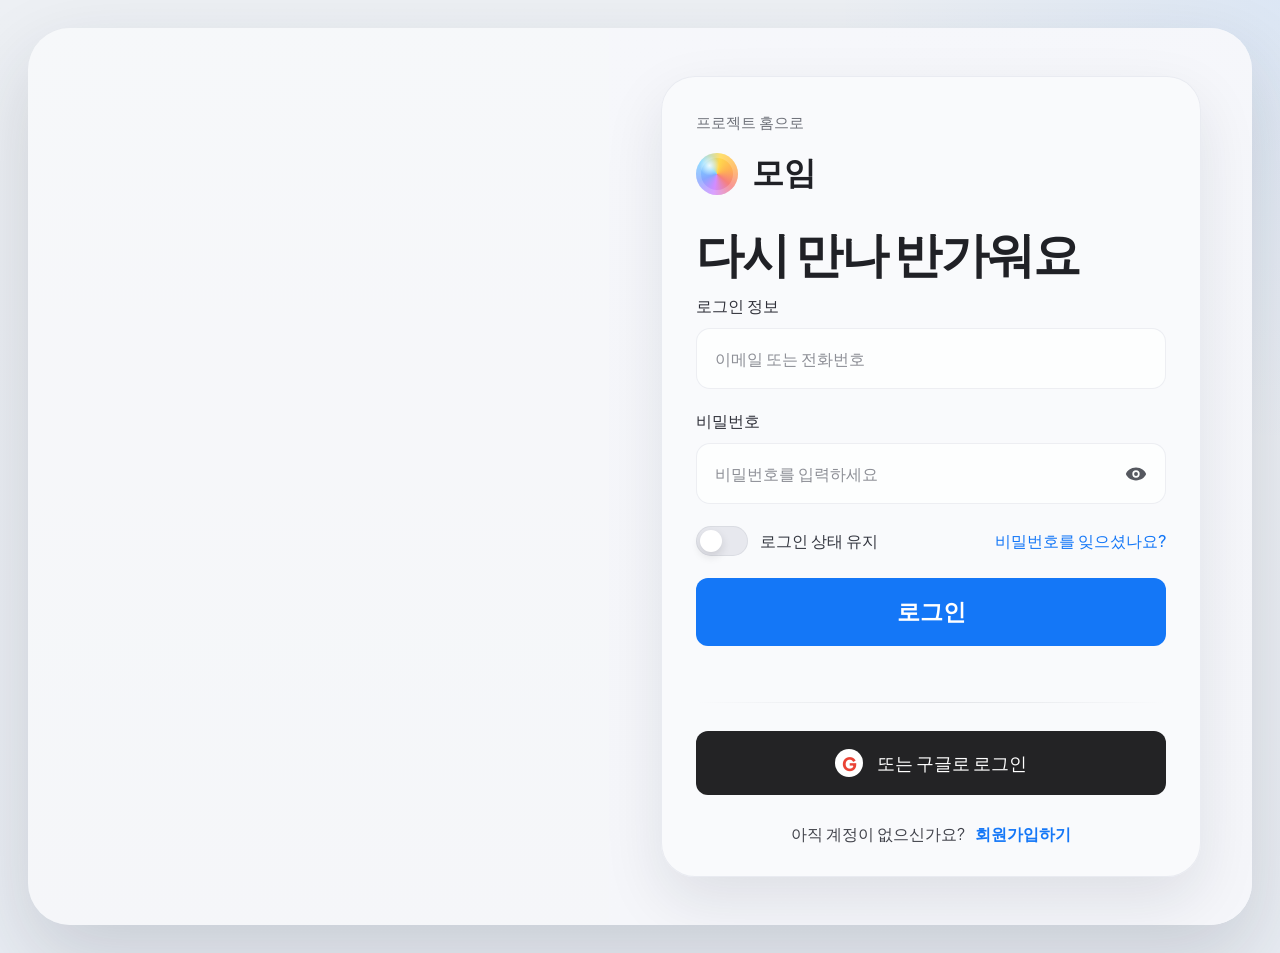
==== login.html @ 8a41566f "Initial project upload" ====
<!DOCTYPE html>
<html lang="ko">
  <head>
    <meta charset="UTF-8" />
    <meta name="viewport" content="width=device-width, initial-scale=1.0" />
    <title>MOIM 로그인</title>
    <link rel="preconnect" href="https://fonts.googleapis.com" />
    <link rel="preconnect" href="https://fonts.gstatic.com" crossorigin />
    <link
      href="https://fonts.googleapis.com/css2?family=Plus+Jakarta+Sans:wght@400;500;700;800&display=swap"
      rel="stylesheet"
    />
    <link rel="stylesheet" href="login.css" />
    <script src="login.js" defer></script>
  </head>
  <body>
    <main class="login-page">
      <section class="login-stage">
        <div class="visual-panel" aria-hidden="true">
          <img src="assets/login-hero.png" alt="" />
        </div>

        <section class="form-stage" aria-labelledby="loginTitle">
          <div class="panel-shell">
            <div class="login-card">
              <a class="back-link" href="index.html">프로젝트 홈으로</a>

              <div class="brand-row">
                <span class="brand-orb"></span>
                <strong>모임</strong>
              </div>

              <header class="card-header">
                <h1 id="loginTitle">다시 만나 반가워요</h1>
              </header>

              <form class="login-form" id="loginForm">
                <label class="field-group">
                  <span>로그인 정보</span>
                  <input
                    type="text"
                    name="identifier"
                    placeholder="이메일 또는 전화번호"
                    required
                  />
                </label>

                <label class="field-group">
                  <span>비밀번호</span>
                  <span class="password-shell">
                    <input
                      id="passwordInput"
                      type="password"
                      name="password"
                      placeholder="비밀번호를 입력하세요"
                      required
                    />
                    <button
                      class="icon-button"
                      id="togglePasswordButton"
                      type="button"
                      aria-label="비밀번호 보기"
                    >
                      <svg viewBox="0 0 24 24" aria-hidden="true">
                        <path
                          d="M12 5C6.5 5 2.1 8.5 1 12c1.1 3.5 5.5 7 11 7s9.9-3.5 11-7c-1.1-3.5-5.5-7-11-7Zm0 11a4 4 0 1 1 0-8 4 4 0 0 1 0 8Z"
                        />
                        <circle cx="12" cy="12" r="2.1" />
                      </svg>
                    </button>
                  </span>
                </label>

                <div class="support-row">
                  <label class="remember-toggle">
                    <input id="rememberInput" type="checkbox" name="remember" />
                    <span class="toggle-ui"></span>
                    <span>로그인 상태 유지</span>
                  </label>

                  <a href="#" class="support-link">비밀번호를 잊으셨나요?</a>
                </div>

                <button class="primary-submit" type="submit">로그인</button>
              </form>

              <p class="login-message" id="loginMessage" aria-live="polite"></p>

              <div class="divider" aria-hidden="true"></div>

              <button class="google-button" id="googleButton" type="button">
                <span class="google-mark">G</span>
                <span>또는 구글로 로그인</span>
              </button>

              <p class="signup-row">
                <span>아직 계정이 없으신가요?</span>
                <a href="#">회원가입하기</a>
              </p>
            </div>
          </div>
        </section>
      </section>
    </main>
  </body>
</html>
---- login.css ----
:root {
  --bg: #eef1f5;
  --panel: #f6f7fb;
  --panel-border: rgba(117, 127, 154, 0.12);
  --text: #202126;
  --muted: #6e7179;
  --blue: #1477f7;
  --dark: #1f1f23;
  --shadow: 0 32px 80px rgba(33, 39, 53, 0.16);
}

* {
  box-sizing: border-box;
}

body {
  margin: 0;
  min-height: 100vh;
  font-family: "Plus Jakarta Sans", sans-serif;
  background:
    radial-gradient(circle at top right, rgba(20, 119, 247, 0.08), transparent 28%),
    linear-gradient(180deg, #edf0f4 0%, #e9edf3 100%);
  color: var(--text);
}

button,
input {
  font: inherit;
}

a {
  color: inherit;
  text-decoration: none;
}

.login-page {
  min-height: 100vh;
  padding: 28px;
}

.login-stage {
  min-height: calc(100vh - 56px);
  display: grid;
  grid-template-columns: 0.95fr 1.05fr;
  align-items: stretch;
  border-radius: 42px;
  overflow: hidden;
  background: rgba(255, 255, 255, 0.55);
  box-shadow: var(--shadow);
}

.visual-panel {
  position: relative;
  overflow: hidden;
}

.visual-panel img {
  width: 100%;
  height: 100%;
  display: block;
  object-fit: cover;
  transform: scale(1.04);
}

.form-stage {
  display: grid;
  place-items: center;
  background: linear-gradient(180deg, rgba(246, 247, 251, 0.94), rgba(245, 246, 250, 1));
  padding: 48px 32px;
}

.panel-shell {
  width: min(540px, 100%);
  transform: rotate(-4deg);
}

.login-card {
  transform: rotate(4deg);
  border-radius: 34px;
  padding: 34px 34px 30px;
  background: rgba(249, 250, 252, 0.96);
  border: 1px solid var(--panel-border);
  box-shadow: 0 24px 60px rgba(24, 32, 52, 0.1);
}

.back-link {
  display: inline-flex;
  margin-bottom: 18px;
  color: var(--muted);
  font-size: 0.92rem;
}

.brand-row {
  display: flex;
  align-items: center;
  gap: 14px;
}

.brand-row strong {
  font-size: 2rem;
  font-weight: 800;
}

.brand-orb {
  width: 42px;
  height: 42px;
  border-radius: 50%;
  background:
    radial-gradient(circle at 32% 30%, rgba(255, 255, 255, 0.85), transparent 24%),
    conic-gradient(
      from 10deg,
      #ffd84d,
      #ffb253,
      #f6807c,
      #d28cff,
      #87a7ff,
      #7bd6ff,
      #ffd84d
    );
  box-shadow: inset 0 0 0 5px rgba(255, 255, 255, 0.18);
}

.card-header {
  padding: 32px 0 18px;
}

.card-header h1 {
  margin: 0;
  font-size: clamp(2.2rem, 4vw, 3rem);
  line-height: 1.05;
  letter-spacing: -0.04em;
}

.login-form {
  display: grid;
  gap: 22px;
}

.field-group {
  display: grid;
  gap: 10px;
}

.field-group > span:first-child {
  font-size: 0.98rem;
  color: #30313a;
}

.field-group input {
  width: 100%;
  border: 1px solid rgba(117, 127, 154, 0.12);
  border-radius: 14px;
  padding: 19px 18px;
  background: rgba(255, 255, 255, 0.68);
  color: var(--text);
  outline: none;
  transition: border-color 0.18s ease, box-shadow 0.18s ease;
}

.field-group input::placeholder {
  color: #8d8f96;
}

.field-group input:focus {
  border-color: rgba(20, 119, 247, 0.4);
  box-shadow: 0 0 0 4px rgba(20, 119, 247, 0.1);
}

.password-shell {
  position: relative;
  display: block;
}

.password-shell input {
  padding-right: 56px;
}

.icon-button {
  position: absolute;
  top: 50%;
  right: 16px;
  width: 28px;
  height: 28px;
  display: grid;
  place-items: center;
  border: 0;
  padding: 0;
  background: transparent;
  transform: translateY(-50%);
  cursor: pointer;
  color: #55585f;
}

.icon-button svg {
  width: 22px;
  height: 22px;
  fill: currentColor;
}

.support-row {
  display: flex;
  align-items: center;
  justify-content: space-between;
  gap: 16px;
}

.remember-toggle {
  display: inline-flex;
  align-items: center;
  gap: 12px;
  cursor: pointer;
  color: #343740;
}

.remember-toggle input {
  position: absolute;
  opacity: 0;
  pointer-events: none;
}

.toggle-ui {
  position: relative;
  width: 52px;
  height: 30px;
  border-radius: 999px;
  background: #e7e8ee;
  box-shadow: inset 0 0 0 1px rgba(68, 74, 87, 0.08);
  transition: background 0.18s ease;
}

.toggle-ui::after {
  content: "";
  position: absolute;
  top: 4px;
  left: 4px;
  width: 22px;
  height: 22px;
  border-radius: 50%;
  background: white;
  box-shadow: 0 4px 10px rgba(31, 31, 35, 0.14);
  transition: transform 0.18s ease;
}

.remember-toggle input:checked + .toggle-ui {
  background: rgba(20, 119, 247, 0.24);
}

.remember-toggle input:checked + .toggle-ui::after {
  transform: translateX(22px);
}

.support-link {
  color: var(--blue);
  font-weight: 500;
}

.primary-submit,
.google-button {
  border: 0;
  border-radius: 12px;
  cursor: pointer;
  transition: transform 0.18s ease, opacity 0.18s ease;
}

.primary-submit:hover,
.google-button:hover {
  transform: translateY(-1px);
}

.primary-submit {
  padding: 18px 20px;
  background: var(--blue);
  color: white;
  font-size: 1.45rem;
  font-weight: 700;
}

.login-message {
  min-height: 24px;
  margin: 18px 0 0;
  color: var(--blue);
  font-size: 0.95rem;
  font-weight: 500;
}

.divider {
  height: 1px;
  margin: 14px 0 28px;
  background: linear-gradient(90deg, transparent, rgba(116, 122, 135, 0.18), transparent);
}

.google-button {
  width: 100%;
  display: inline-flex;
  align-items: center;
  justify-content: center;
  gap: 14px;
  padding: 18px 20px;
  background: #232325;
  color: white;
  font-size: 1.15rem;
}

.google-mark {
  display: inline-grid;
  place-items: center;
  width: 28px;
  height: 28px;
  border-radius: 50%;
  background: white;
  color: #ea4335;
  font-weight: 800;
}

.signup-row {
  display: flex;
  justify-content: center;
  gap: 10px;
  margin: 28px 0 0;
  color: #40424a;
}

.signup-row a {
  color: var(--blue);
  font-weight: 600;
}

@media (max-width: 1120px) {
  .login-stage {
    grid-template-columns: 1fr;
  }

  .visual-panel {
    min-height: 320px;
  }

  .form-stage {
    padding-top: 0;
  }
}

@media (max-width: 720px) {
  .login-page {
    padding: 14px;
  }

  .login-stage {
    min-height: auto;
    border-radius: 26px;
  }

  .panel-shell,
  .login-card {
    transform: none;
  }

  .login-card {
    padding: 24px 20px 22px;
    border-radius: 24px;
  }

  .brand-row strong {
    font-size: 1.55rem;
  }

  .card-header {
    padding-top: 24px;
  }

  .support-row,
  .signup-row {
    flex-direction: column;
    align-items: flex-start;
  }

  .signup-row {
    align-items: center;
    text-align: center;
  }
}
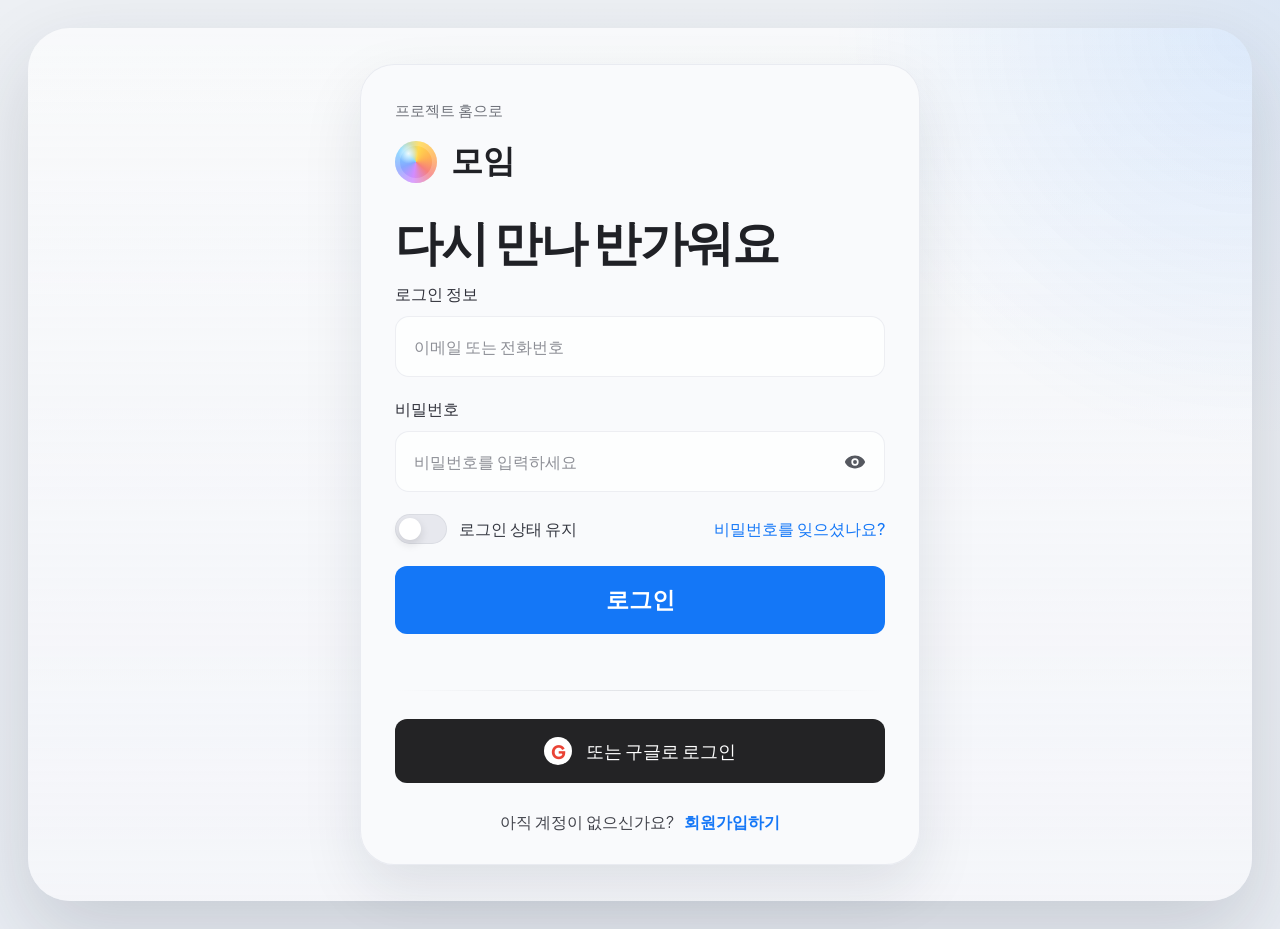
==== commit 89da44dd: "Simplify login page layout" ====
--- a/login.html
+++ b/login.html
@@ -15,11 +15,9 @@
   </head>
   <body>
     <main class="login-page">
+      <!-- 메인과 역할이 다른 화면이라 로그인은 별도 페이지로 분리해 둔다 -->
       <section class="login-stage">
-        <div class="visual-panel" aria-hidden="true">
-          <img src="assets/login-hero.png" alt="" />
-        </div>
-
+        <!-- 실제 인증 전 단계라서, 지금은 입력 흐름과 화면 구조를 먼저 확인하는 데모 영역이다 -->
         <section class="form-stage" aria-labelledby="loginTitle">
           <div class="panel-shell">
             <div class="login-card">
--- a/login.css
+++ b/login.css
@@ -1,3 +1,4 @@
+/* 로그인 화면도 색과 그림자 값을 변수로 분리해 나중에 톤을 쉽게 맞출 수 있게 한다. */
 :root {
   --bg: #eef1f5;
   --panel: #f6f7fb;
@@ -21,6 +22,7 @@
     radial-gradient(circle at top right, rgba(20, 119, 247, 0.08), transparent 28%),
     linear-gradient(180deg, #edf0f4 0%, #e9edf3 100%);
   color: var(--text);
+  overflow-x: hidden;
 }
 
 button,
@@ -38,49 +40,43 @@
   padding: 28px;
 }
 
+/* 장식 이미지를 덜어내고 로그인 카드 하나에 시선을 모으는 단일 스테이지 구조다. */
 .login-stage {
   min-height: calc(100vh - 56px);
   display: grid;
-  grid-template-columns: 0.95fr 1.05fr;
-  align-items: stretch;
+  place-items: center;
   border-radius: 42px;
-  overflow: hidden;
-  background: rgba(255, 255, 255, 0.55);
+  padding: 36px 24px;
+  background:
+    radial-gradient(circle at top right, rgba(20, 119, 247, 0.1), transparent 28%),
+    linear-gradient(180deg, rgba(255, 255, 255, 0.62), rgba(245, 246, 250, 0.92));
   box-shadow: var(--shadow);
 }
 
-.visual-panel {
-  position: relative;
-  overflow: hidden;
-}
-
-.visual-panel img {
+.login-stage > * {
+  min-width: 0;
+}
+
+.form-stage {
+  display: grid;
+  place-items: center;
   width: 100%;
-  height: 100%;
-  display: block;
-  object-fit: cover;
-  transform: scale(1.04);
-}
-
-.form-stage {
-  display: grid;
-  place-items: center;
-  background: linear-gradient(180deg, rgba(246, 247, 251, 0.94), rgba(245, 246, 250, 1));
-  padding: 48px 32px;
+  padding: 0;
+  min-width: 0;
 }
 
 .panel-shell {
-  width: min(540px, 100%);
-  transform: rotate(-4deg);
+  width: min(560px, 100%);
+  min-width: 0;
 }
 
 .login-card {
-  transform: rotate(4deg);
   border-radius: 34px;
   padding: 34px 34px 30px;
   background: rgba(249, 250, 252, 0.96);
   border: 1px solid var(--panel-border);
   box-shadow: 0 24px 60px rgba(24, 32, 52, 0.1);
+  min-width: 0;
 }
 
 .back-link {
@@ -325,17 +321,10 @@
   font-weight: 600;
 }
 
+/* 작은 화면에서는 회전과 2단 구성을 줄여서 입력 자체가 더 편하게 느껴지도록 바꾼다. */
 @media (max-width: 1120px) {
   .login-stage {
-    grid-template-columns: 1fr;
-  }
-
-  .visual-panel {
-    min-height: 320px;
-  }
-
-  .form-stage {
-    padding-top: 0;
+    padding: 28px 20px;
   }
 }
 
@@ -347,11 +336,11 @@
   .login-stage {
     min-height: auto;
     border-radius: 26px;
-  }
-
-  .panel-shell,
-  .login-card {
-    transform: none;
+    padding: 20px 16px;
+  }
+
+  .panel-shell {
+    width: 100%;
   }
 
   .login-card {
@@ -365,6 +354,16 @@
 
   .card-header {
     padding-top: 24px;
+  }
+
+  .card-header h1 {
+    font-size: clamp(1.9rem, 9vw, 2.35rem);
+  }
+
+  .field-group input,
+  .primary-submit,
+  .google-button {
+    width: 100%;
   }
 
   .support-row,
@@ -378,3 +377,21 @@
     text-align: center;
   }
 }
+
+@media (max-width: 480px) {
+  .login-page {
+    padding: 10px;
+  }
+
+  .login-stage {
+    padding: 14px 12px;
+  }
+
+  .login-card {
+    padding: 20px 16px;
+  }
+
+  .support-row {
+    gap: 12px;
+  }
+}
